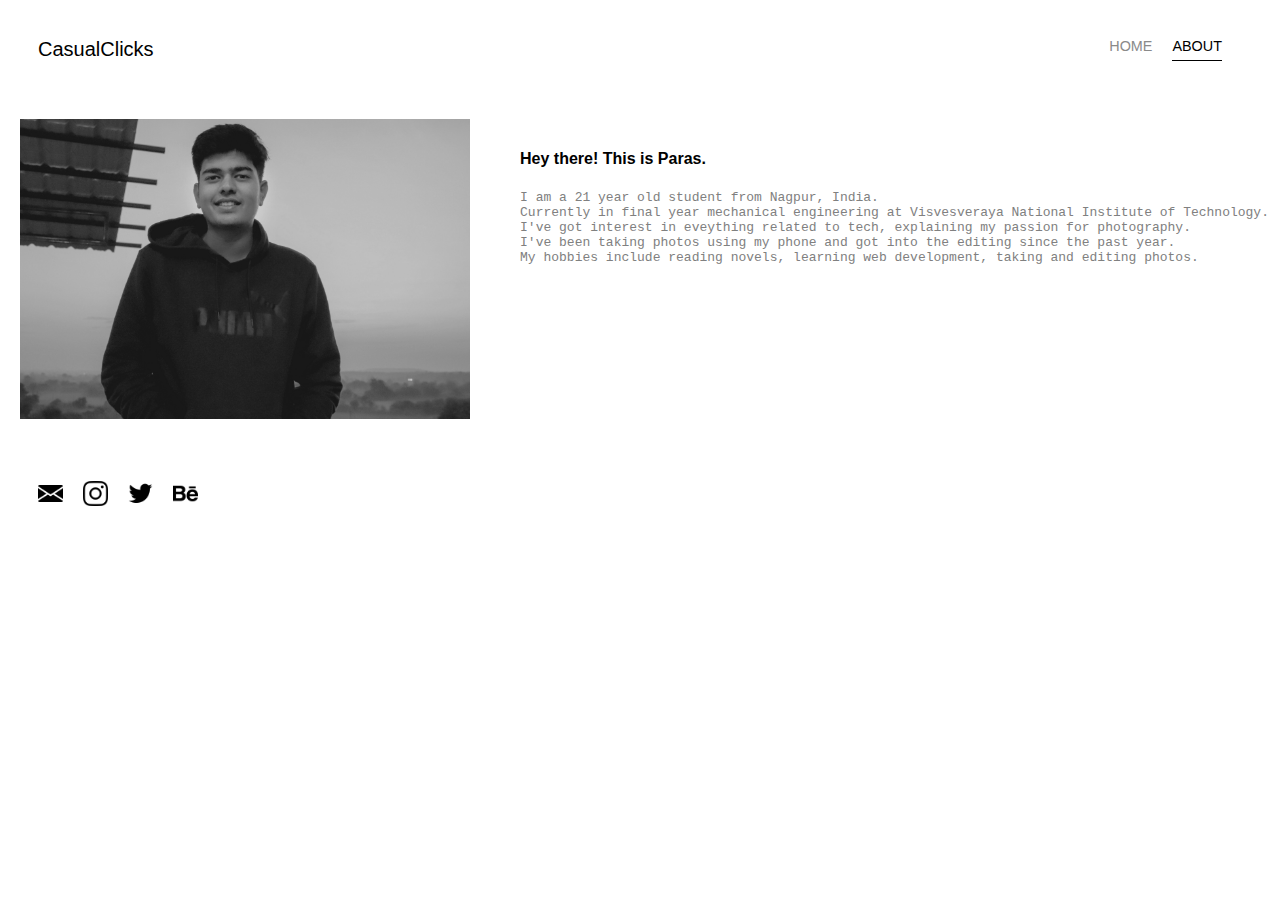
==== about.html @ e5e2a4cc "first commit" ====
<!DOCTYPE html>
<html>
<head>
	<meta charset="utf-8" />
	<title>About</title>
	<link rel="stylesheet" type="text/css" href="style.css">
</head>
<body>
	<div class="container">
		<div class="nav-wrapper">
			<div class="left-side">
				<div class="brand">
					<div>CasualClicks</div>
				</div>
			</div>

			<div class="right-side">
				<div class="nav-link">
					<a href="index.html">Home</a>
				</div>
				<div class="nav-link active-nav-link">
					<a href="about.html">About</a>
				</div>
			</div>
		</div>

		<div class="content-wrapper">
			<div class="two-column-wrapper">
				<div class="profile-image-wrapper">
					<img src="images/about-img.jpeg" >
				</div>

			<div class="profile-content-wrapper">
				<h4>Hey there! This is Paras.</h4>
				<p><pre>
I am a 21 year old student from Nagpur, India.
Currently in final year mechanical engineering at Visvesveraya National Institute of Technology.
I've got interest in eveything related to tech, explaining my passion for photography. 
I've been taking photos using my phone and got into the editing since the past year.
My hobbies include reading novels, learning web development, taking and editing photos.
				</p</pre>
			</div>	
			</div>
		</div>
		<div class="footer-wrapper">
			<div class="footer-link">
				<a href="mailto:casualclicks20@gmail.com"><img src="logos/email.png" height="25px"></a>
			</div>
			<div class="footer-link">
				<a href="https://www.instagram.com/casualclicks20/"><img src="logos/instagram.png" height="25px"></a>
			</div>
			<div class="footer-link">
				<a href="https://twitter.com/casualclicks20"><img src="logos/twitter1.png" height="25px"></a>
			</div>
			<div class="footer-link">
				<a href="https://www.behance.net/parasbansal20"><img src="logos/behance.png" height="25px"></a>
			</div>
		</div>

	</div>

	

</body>

</html>
---- style.css ----
/*Master Styler*/
body{
	margin: 0px;
	font-family: "Lato", sans-serif;
}

/*Nav Styles*/
.brand{
	font-size: 20px;
}
.nav-wrapper{
	display: flex;
	justify-content: space-between;
	padding: 38px;
}

.right-side{
	display: flex;
}

.nav-wrapper > .right-side > div {
	margin-right: 20px;
	text-transform: uppercase;
	font-size: 0.9em;
}


.nav-link{
	height: 22px;
	border-bottom: 1px solid transparent;
	transition: border-bottom 0.5s;
}

.nav-link a{
	color:#8a8a8a;
	text-decoration: none;
	transition: color 0.5s;
}

.nav-link:hover{
	border-bottom: 1px solid black;
}

.nav-link a:hover{
	color: black;
}

.active-nav-link{
	border-bottom: 1px solid black;
}

.active-nav-link a{
	color: black;
}

/*Portfolio Styles*/

.portfolio-items-wrapper{
	display: grid;
	grid-template-columns: 1fr 1fr 1fr;
}

.portfolio-item-wrapper{
	position: relative;
}

.portfolio-img-background {
	height: 350px;
	background-size: cover;
	background-position: center;
	background-repeat: no-repeat;
	margin: 10px;
}

.img-text-wrapper{
	position: absolute;
	top: 0;
	display: flex;
	flex-direction: column;
	justify-content: center;
	align-items: center;
	height: 100%;
	text-align: center;
	padding-left: 100px;
	padding-right: 100px;
}

.img-text-wrapper .subtitle{
	transition: 1s;
	color: transparent;
	font-weight: 600;
}

.img-text-wrapper:hover .subtitle{
	font-weight: 600;
	color: white;
}

.img-darken{
	transition: 1s;
	filter: brightness(50%);
}

/*about page*/
.two-column-wrapper{
	display: grid;
	grid-template-columns: 1fr 1fr 1fr;
}

.profile-image-wrapper img{
	padding: 20px;
	height: 300px;
	}

.profile-content-wrapper{
	padding: 30px;
	color: grey;
}
.profile-content-wrapper h4{
	color: black;
}

/*Footer*/
.footer-wrapper{
	display: flex;
	padding: 38px;
}

.footer-link{
	margin-right: 20px;
}
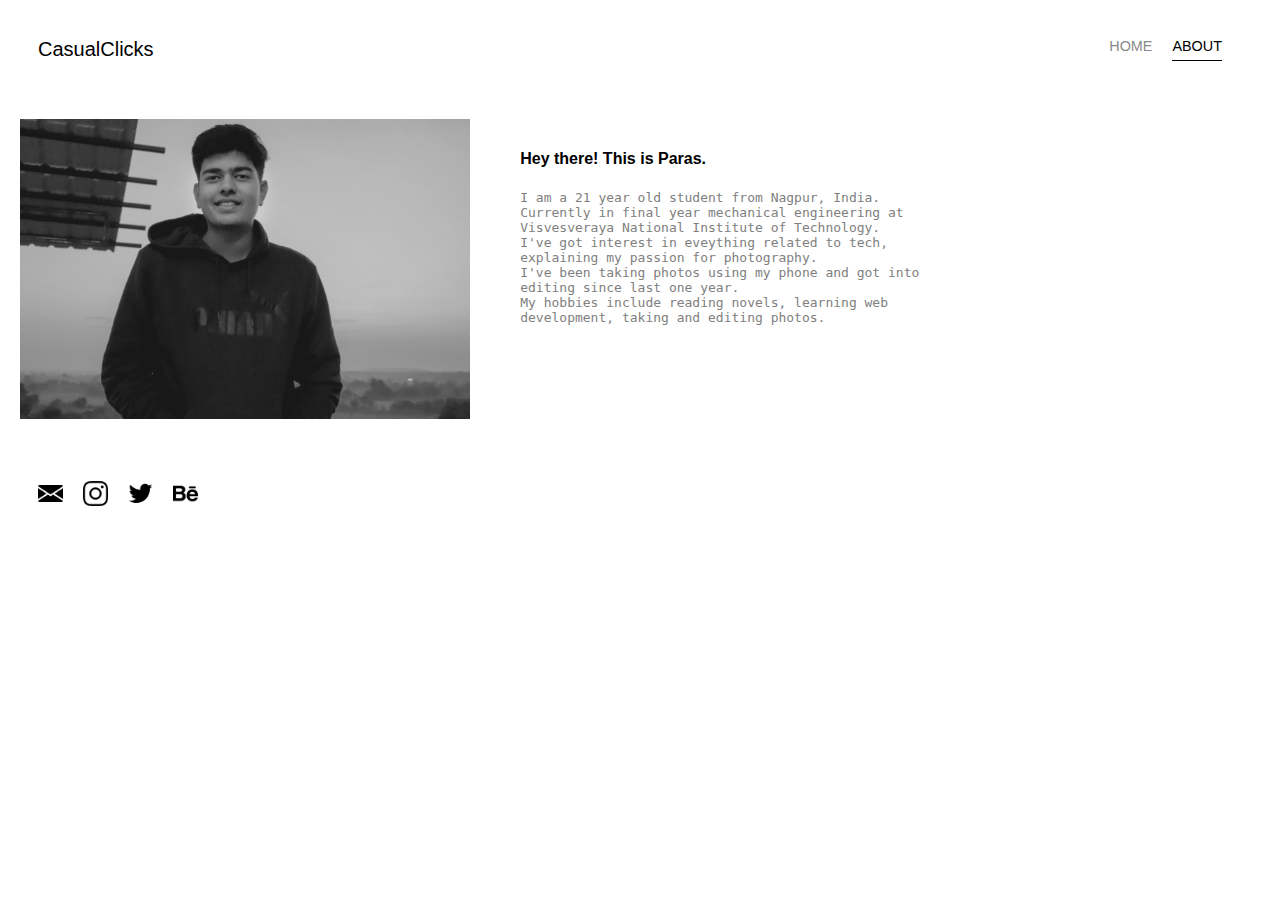
==== commit 53538853: "Updated. Made responsive added icon and reduced image sizes" ====
--- a/about.html
+++ b/about.html
@@ -27,17 +27,21 @@
 		<div class="content-wrapper">
 			<div class="two-column-wrapper">
 				<div class="profile-image-wrapper">
-					<img src="images/about-img.jpeg" >
+					<img src="images/6.jpeg" >
 				</div>
 
 			<div class="profile-content-wrapper">
 				<h4>Hey there! This is Paras.</h4>
 				<p><pre>
 I am a 21 year old student from Nagpur, India.
-Currently in final year mechanical engineering at Visvesveraya National Institute of Technology.
-I've got interest in eveything related to tech, explaining my passion for photography. 
-I've been taking photos using my phone and got into the editing since the past year.
-My hobbies include reading novels, learning web development, taking and editing photos.
+Currently in final year mechanical engineering at 
+Visvesveraya National Institute of Technology.
+I've got interest in eveything related to tech, 
+explaining my passion for photography. 
+I've been taking photos using my phone and got into 
+editing since last one year.
+My hobbies include reading novels, learning web 
+development, taking and editing photos.
 				</p</pre>
 			</div>	
 			</div>
--- a/style.css
+++ b/style.css
@@ -65,7 +65,7 @@
 }
 
 .portfolio-img-background {
-	height: 350px;
+	height: 400px;
 	background-size: cover;
 	background-position: center;
 	background-repeat: no-repeat;
@@ -128,4 +128,35 @@
 
 .footer-link{
 	margin-right: 20px;
-}+}
+
+@media only screen and (max-width: 1000px){
+
+	.portfolio-items-wrapper{
+	display: grid;
+	grid-template-columns: 1fr 1fr;
+}
+
+.portfolio-img-background {
+	height: 500px;
+}
+
+@media only screen and (max-width: 768px){
+
+	.portfolio-items-wrapper{
+	display: grid;
+	grid-template-columns: 1fr;
+}
+
+.portfolio-img-background {
+	height: 700px;
+}
+
+
+.two-column-wrapper{
+	display: grid;
+	grid-template-columns: 1fr;
+}
+
+}
+
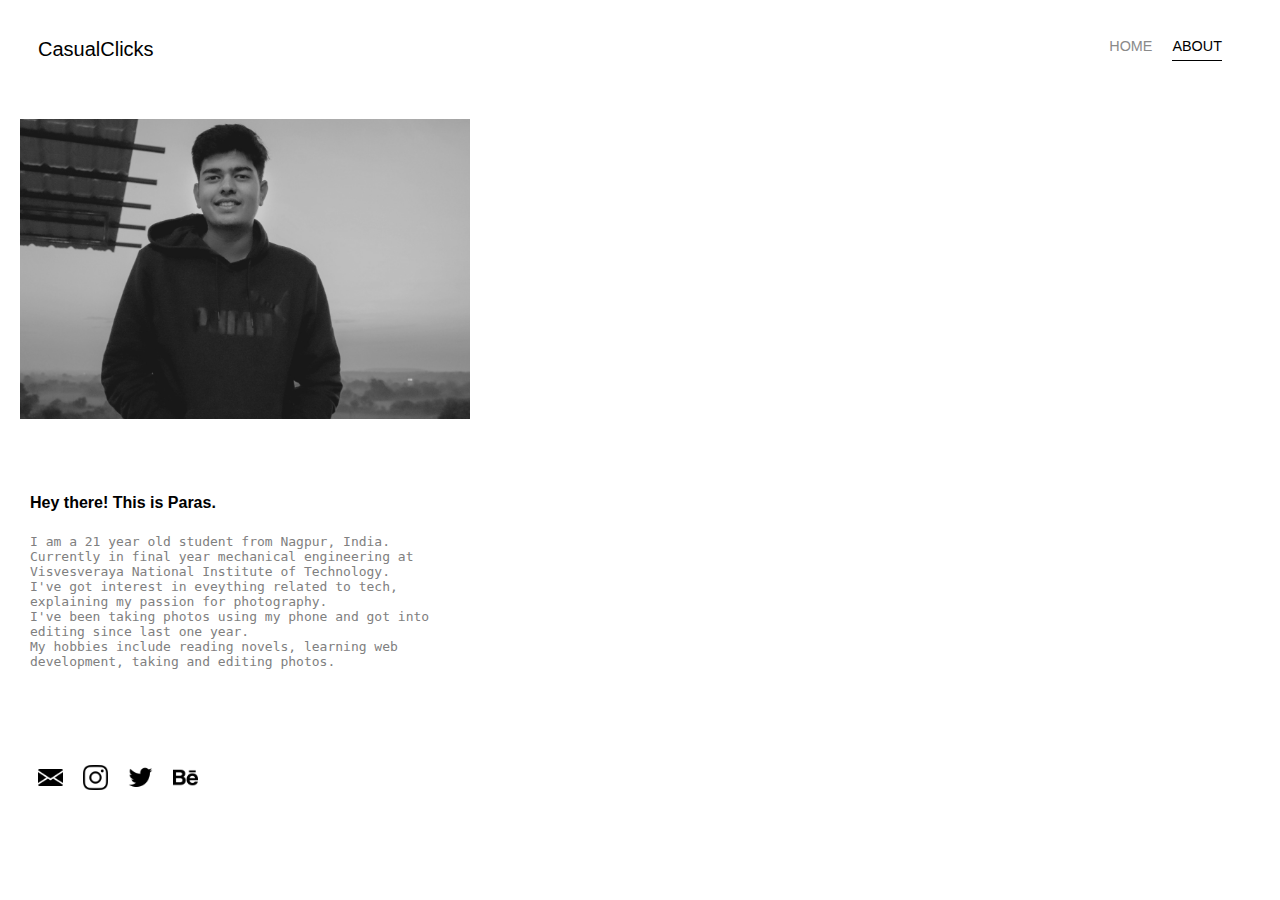
==== commit 25f7fa69: "3 tier responsiveness added" ====
--- a/about.html
+++ b/about.html
@@ -42,7 +42,7 @@
 editing since last one year.
 My hobbies include reading novels, learning web 
 development, taking and editing photos.
-				</p</pre>
+				</p></pre>
 			</div>	
 			</div>
 		</div>
--- a/style.css
+++ b/style.css
@@ -4,10 +4,17 @@
 	font-family: "Lato", sans-serif;
 }
 
+.container {
+  display: grid;
+  grid-template-columns: 1fr;
+}
+
+
 /*Nav Styles*/
 .brand{
 	font-size: 20px;
 }
+
 .nav-wrapper{
 	display: flex;
 	justify-content: space-between;
@@ -62,6 +69,7 @@
 
 .portfolio-item-wrapper{
 	position: relative;
+		margin: 10px;
 }
 
 .portfolio-img-background {
@@ -69,20 +77,20 @@
 	background-size: cover;
 	background-position: center;
 	background-repeat: no-repeat;
-	margin: 10px;
+	width: 100%;
 }
 
-.img-text-wrapper{
-	position: absolute;
-	top: 0;
-	display: flex;
-	flex-direction: column;
-	justify-content: center;
-	align-items: center;
-	height: 100%;
-	text-align: center;
-	padding-left: 100px;
-	padding-right: 100px;
+.img-text-wrapper {
+	  position: absolute;
+	  top: 0;
+	  display: flex;
+	  flex-direction: column;
+	  justify-content: center;
+	  align-items: center;
+	  height: 100%;
+	  text-align: center;
+	  padding-left: 100px;
+	  padding-right: 100px;
 }
 
 .img-text-wrapper .subtitle{
@@ -130,7 +138,7 @@
 	margin-right: 20px;
 }
 
-@media only screen and (max-width: 1000px){
+@media only screen and (max-width: 1700px){
 
 	.portfolio-items-wrapper{
 	display: grid;
@@ -141,7 +149,7 @@
 	height: 500px;
 }
 
-@media only screen and (max-width: 768px){
+@media only screen and (max-width: 1400px){
 
 	.portfolio-items-wrapper{
 	display: grid;
@@ -149,7 +157,7 @@
 }
 
 .portfolio-img-background {
-	height: 700px;
+		height: 900px;
 }
 
 
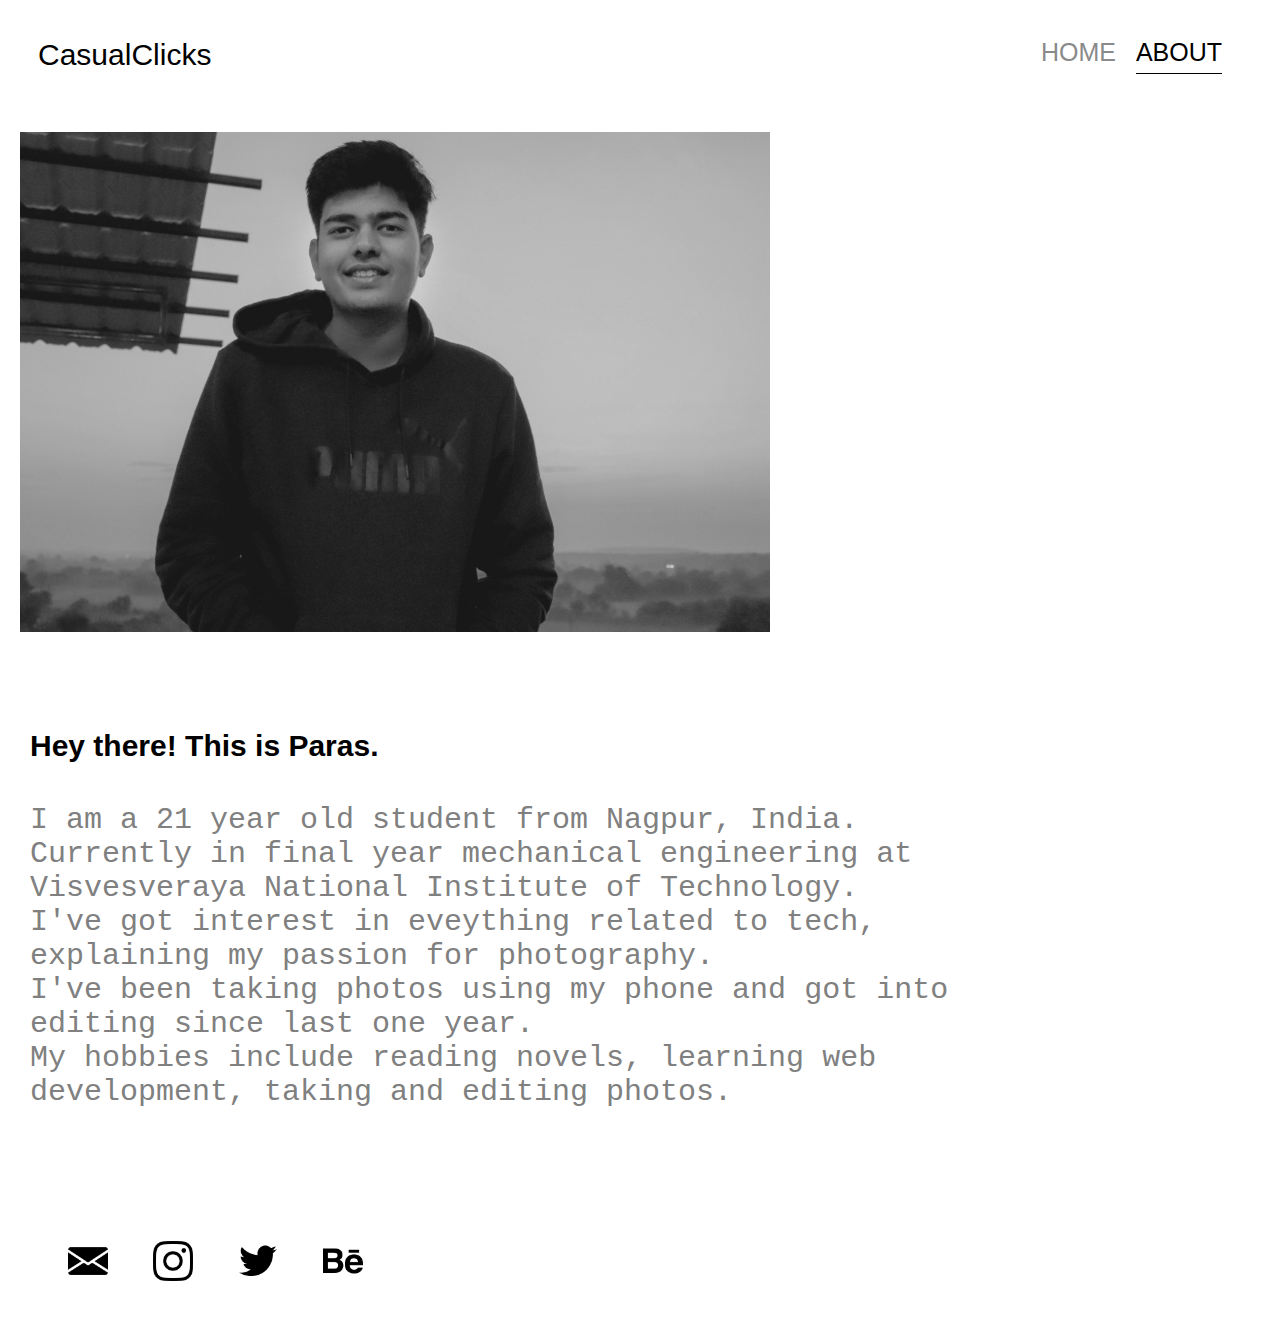
==== commit ac9c85d9: "added individual pages for categories with images only in vnit yet" ====
--- a/about.html
+++ b/about.html
@@ -3,6 +3,7 @@
 <head>
 	<meta charset="utf-8" />
 	<title>About</title>
+		<link rel="icon" type="image" href="images/5.png">
 	<link rel="stylesheet" type="text/css" href="style.css">
 </head>
 <body>
--- a/style.css
+++ b/style.css
@@ -70,6 +70,10 @@
 .portfolio-item-wrapper{
 	position: relative;
 		margin: 10px;
+}
+
+.portfolio-item-wrapper a{
+	text-decoration: none;
 }
 
 .portfolio-img-background {
@@ -99,6 +103,11 @@
 	font-weight: 600;
 }
 
+.portfolio-img-background:hover ~.img-text-wrapper .subtitle{
+	font-weight: 600;
+	color: white;
+}
+
 .img-text-wrapper:hover .subtitle{
 	font-weight: 600;
 	color: white;
@@ -132,13 +141,65 @@
 .footer-wrapper{
 	display: flex;
 	padding: 38px;
+	margin-left: 30px;
 }
 
 .footer-link{
 	margin-right: 20px;
 }
 
-@media only screen and (max-width: 1700px){
+
+@media only screen and (max-width: 1400px){
+
+	.brand{
+		font-size: 30px;
+	}
+
+	.nav-wrapper > .right-side > div{
+		font-size: 25px;
+	}
+
+	.nav-link{
+		height: 35px;
+	}
+
+	.portfolio-items-wrapper{
+		display: grid;
+		grid-template-columns: 1fr;
+	}
+
+	.portfolio-img-background {
+		height: 900px;
+	}
+
+	.img-text-wrapper .subtitle{
+		font-size: 50px;
+		font-weight: 300;
+	}
+
+	.img-text-wrapper:hover .subtitle{
+		font-weight: 300;
+	}
+
+	.two-column-wrapper{
+		display: grid;
+		grid-template-columns: 1fr;
+		font-size: 30px;
+	}
+
+	.profile-image-wrapper img{
+		padding: 20px;
+		height: 500px;
+	}
+
+	.footer-link img{
+		height: 40px;
+		margin-right: 25px;
+	}
+}
+
+/*Tablet mode... First finalise mobile mode*/
+/*@media only screen and (max-width: 1700px){
 
 	.portfolio-items-wrapper{
 	display: grid;
@@ -148,23 +209,9 @@
 .portfolio-img-background {
 	height: 500px;
 }
-
-@media only screen and (max-width: 1400px){
-
-	.portfolio-items-wrapper{
+.two-column-wrapper{
 	display: grid;
 	grid-template-columns: 1fr;
 }
 
-.portfolio-img-background {
-		height: 900px;
-}
-
-
-.two-column-wrapper{
-	display: grid;
-	grid-template-columns: 1fr;
-}
-
-}
-
+}*/